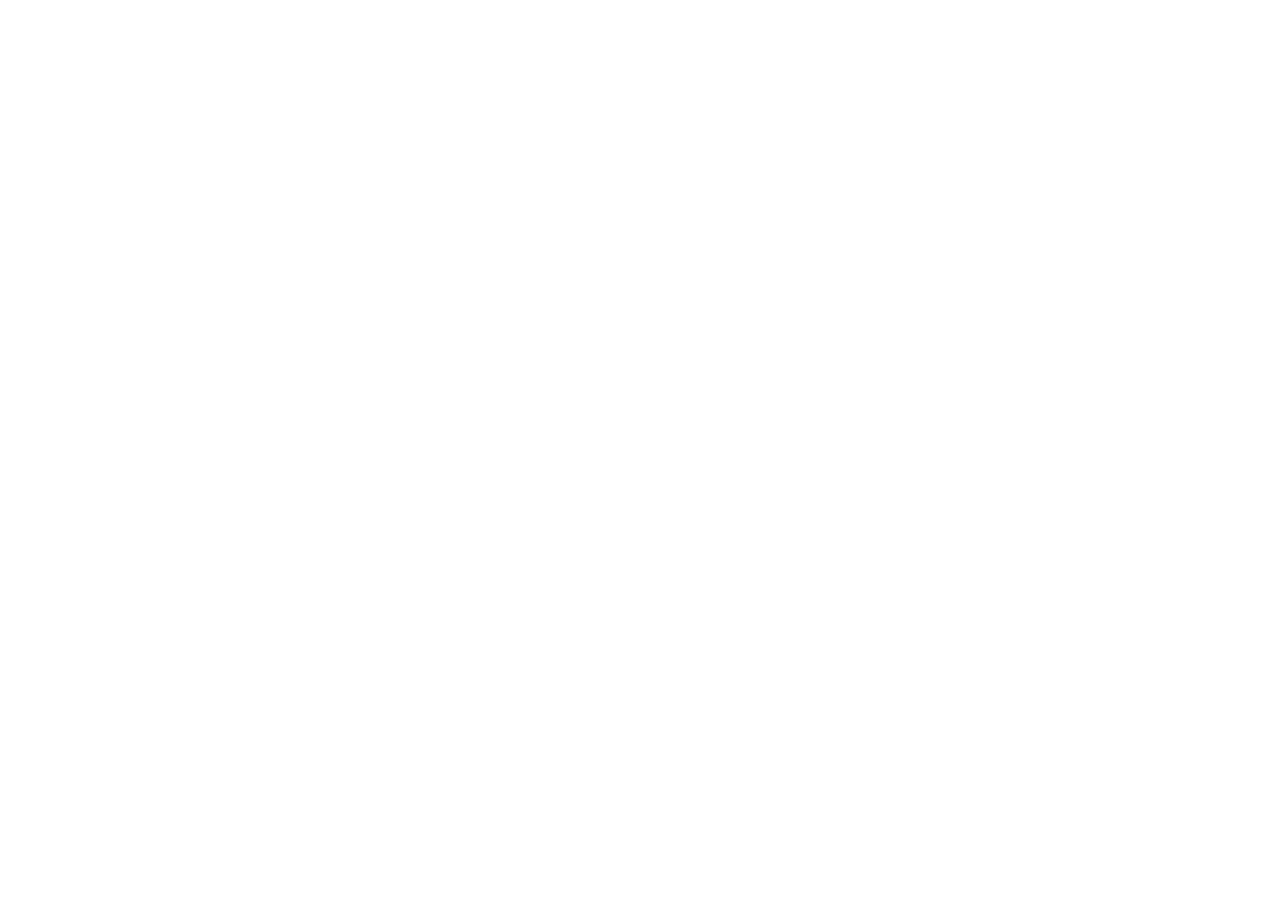
==== Login Page/index.html @ 2e7793e6 "feat: :sparkles: initial-setup-for-login-page" ====
<!DOCTYPE html>
<html lang="en">
  <head>
    <meta charset="UTF-8" />
    <meta
      name="description"
      content="Access your account securely. Enter your credentials to log in and enjoy our services. Don't have an account? Sign up today"
    />
    <meta name="robots" content="index" />
    <meta http-equiv="content-language" content="en-us" />
    <meta name="viewport" content="width=device-width, initial-scale=1.0" />
    <meta name="author" content="MOHI UDDIN AKBAR" />
    <link rel="stylesheet" type="text/css" href="styles.css" />
    <title>Login page</title>
  </head>
  <body></body>
</html>
---- Login Page/styles.css ----
* {
  box-sizing: border-box;
  margin: 0;
  padding: 0;
}
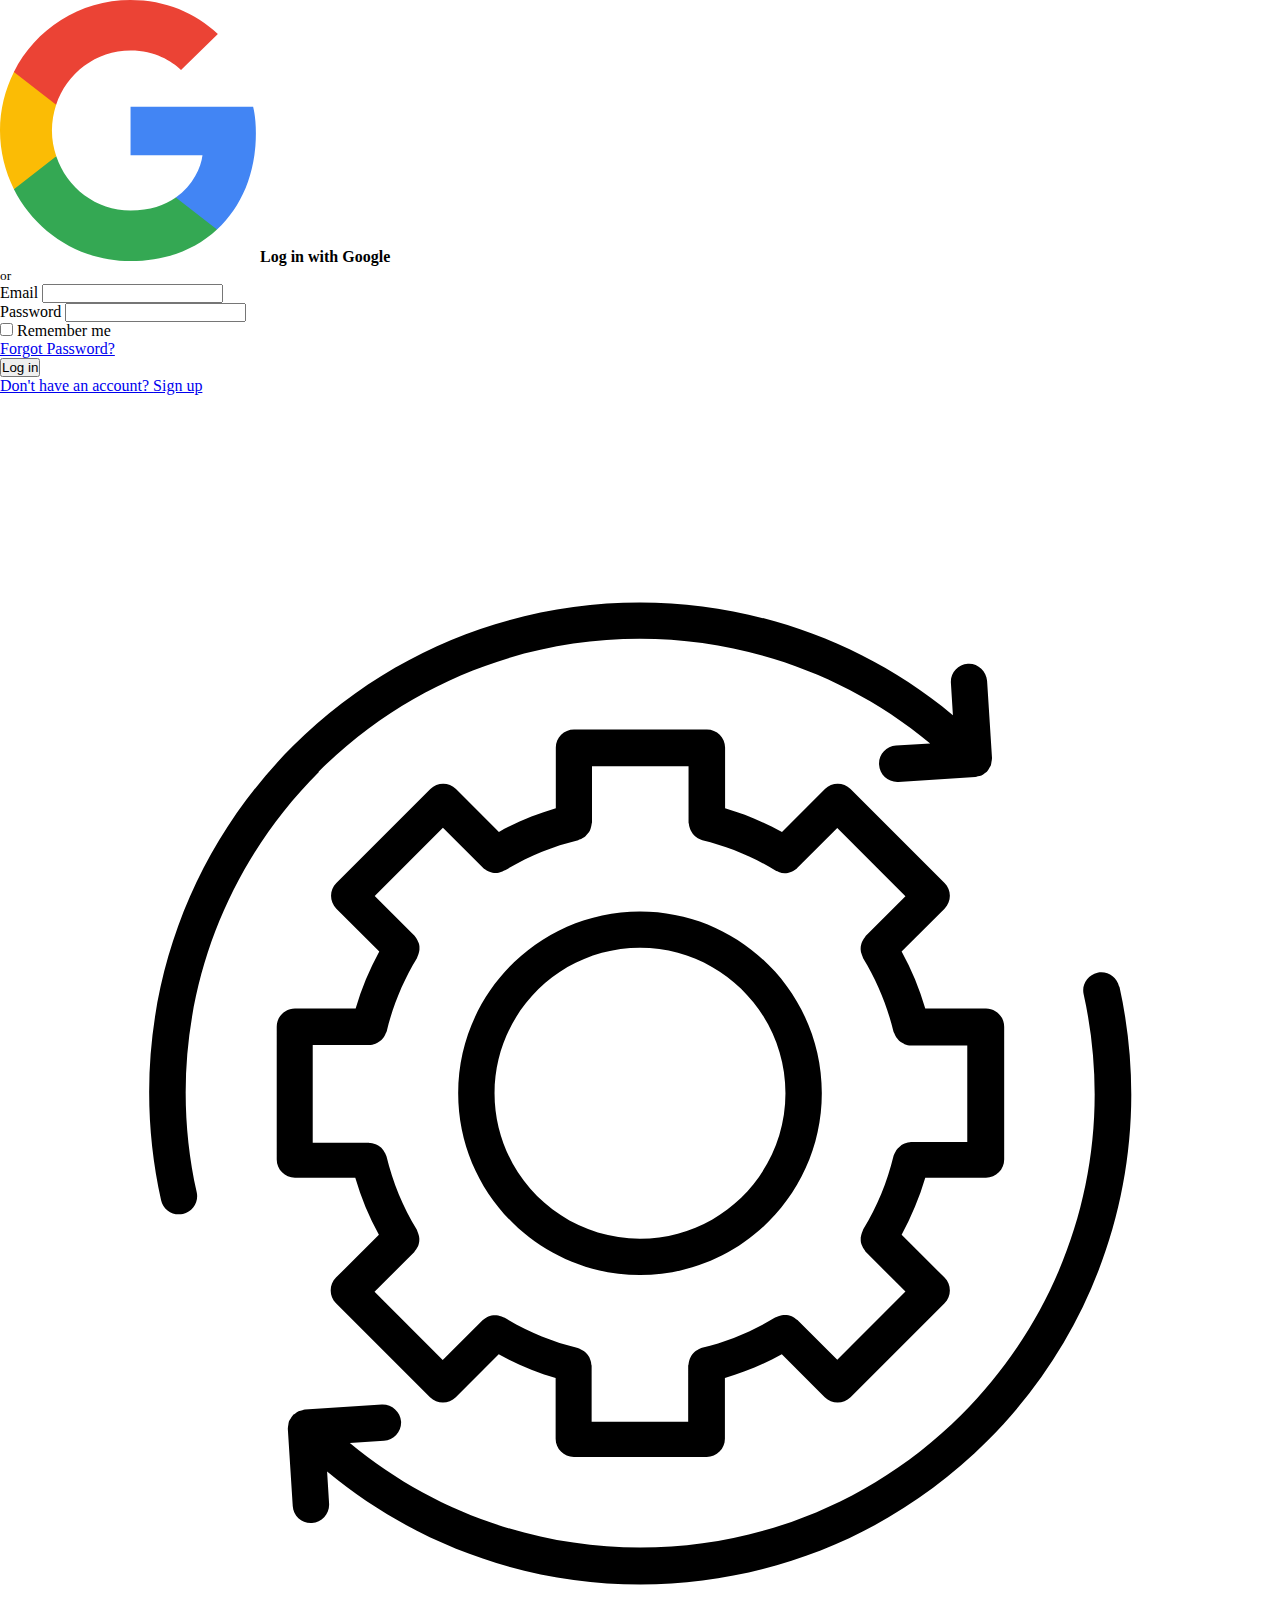
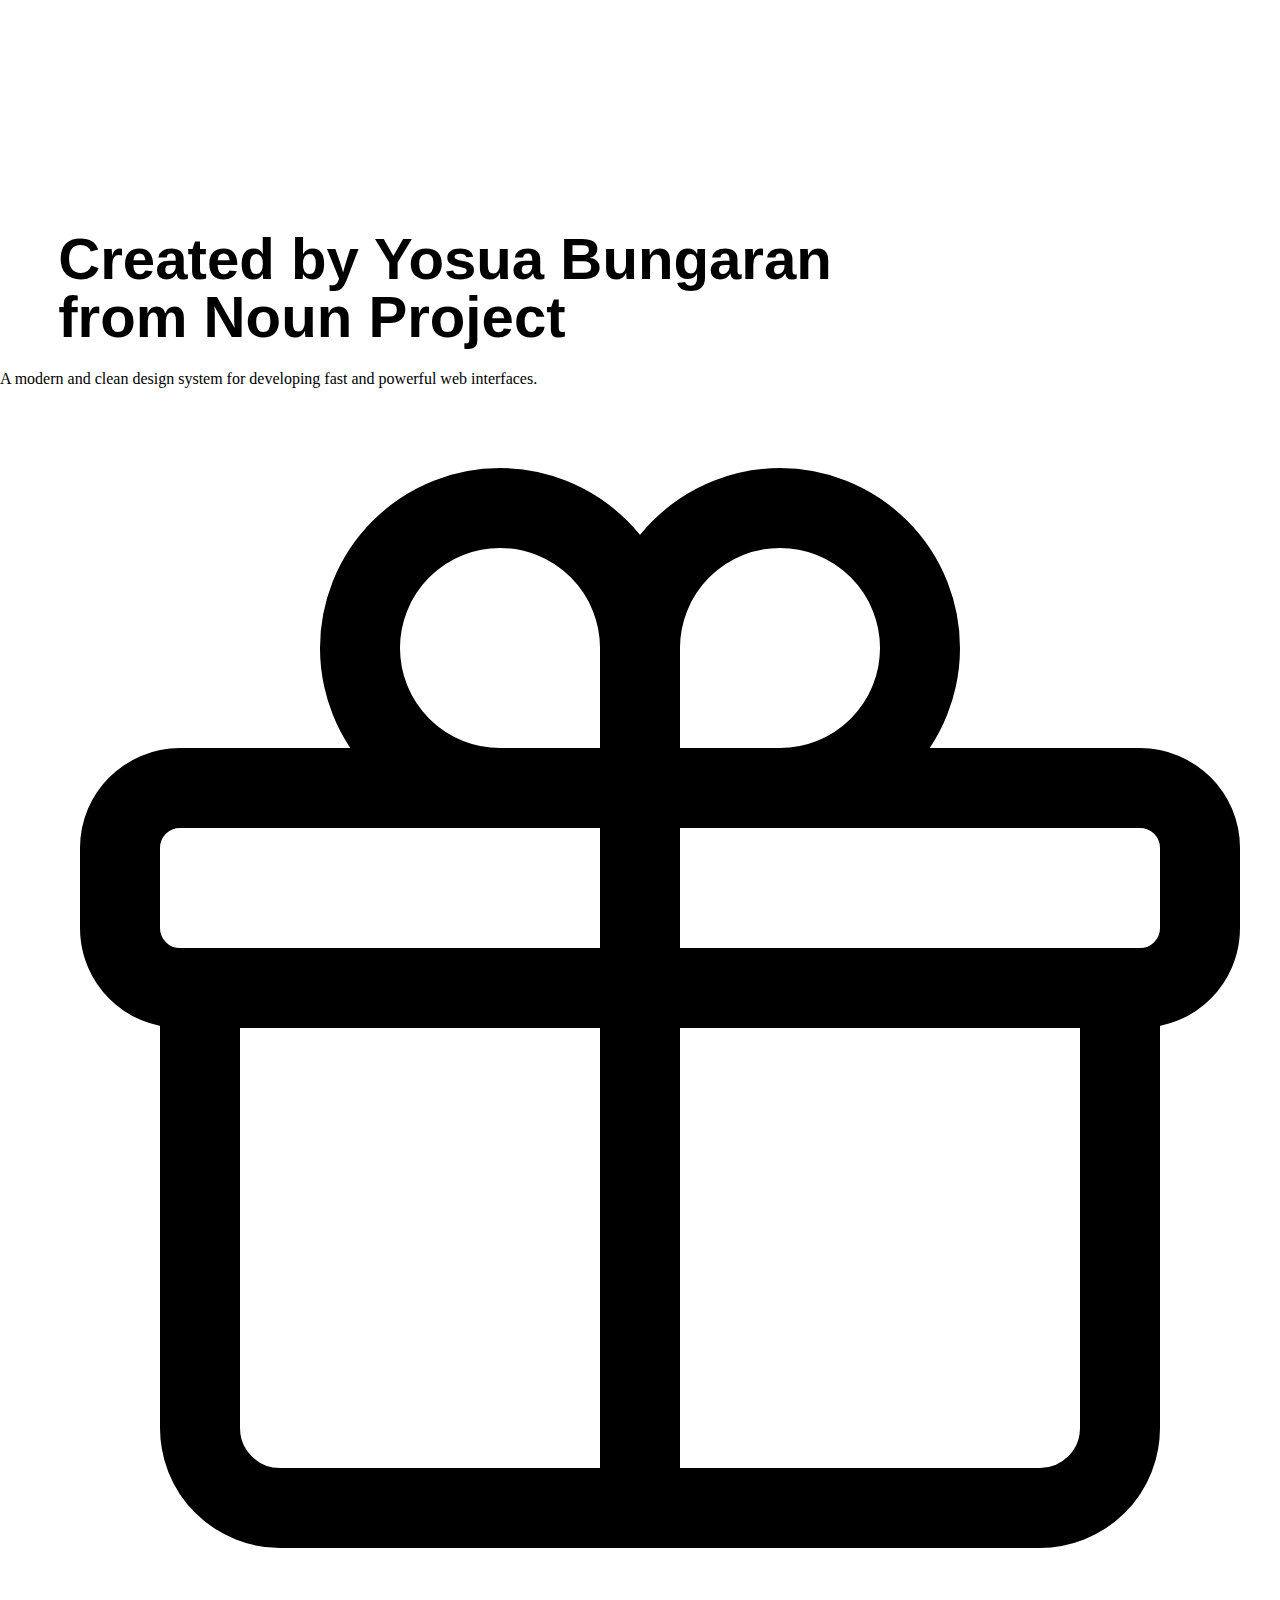
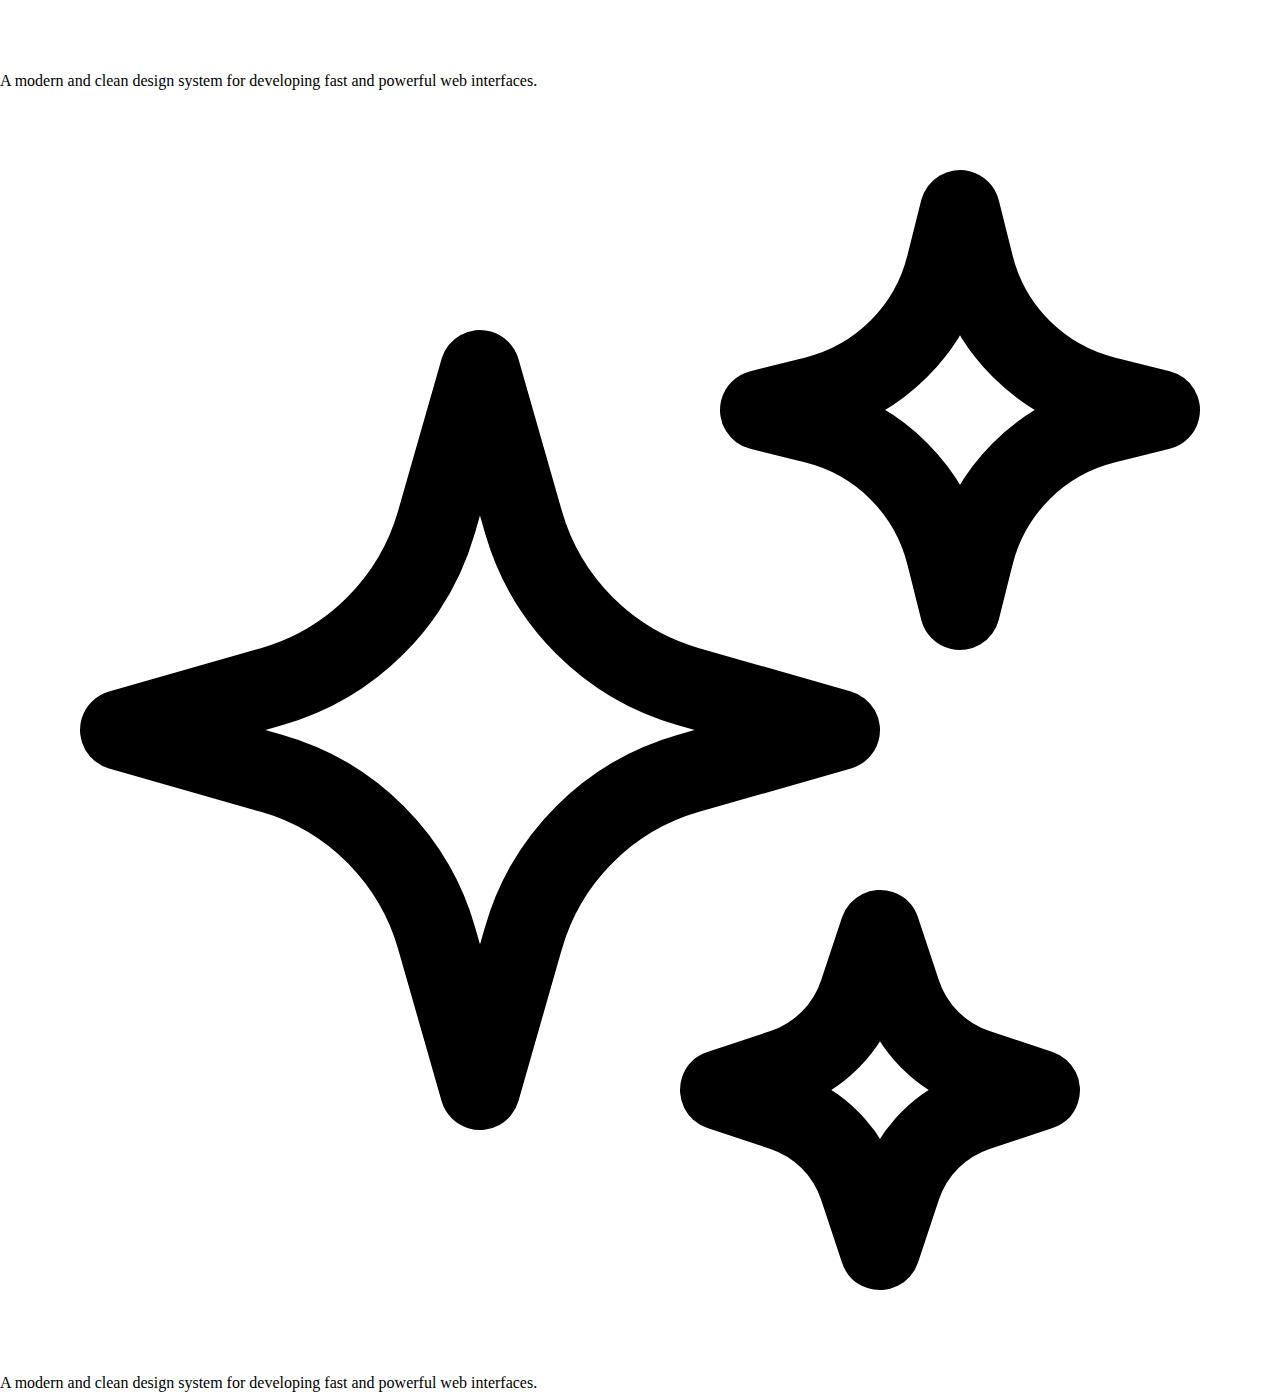
==== commit e022bd33: "feat: html-for-login-page" ====
--- a/Login Page/index.html
+++ b/Login Page/index.html
@@ -6,12 +6,91 @@
       name="description"
       content="Access your account securely. Enter your credentials to log in and enjoy our services. Don't have an account? Sign up today"
     />
-    <meta name="robots" content="index" />
+    <meta name="robots" content="noindex, nofollow" />
     <meta http-equiv="content-language" content="en-us" />
     <meta name="viewport" content="width=device-width, initial-scale=1.0" />
     <meta name="author" content="MOHI UDDIN AKBAR" />
+    <link
+      rel="apple-touch-icon"
+      sizes="180x180"
+      href="/favicon_package_v0.16/apple-touch-icon.png"
+    />
+    <link
+      rel="icon"
+      type="image/png"
+      sizes="32x32"
+      href="/favicon_package_v0.16/favicon-32x32.png"
+    />
+    <link
+      rel="icon"
+      type="image/png"
+      sizes="16x16"
+      href="/favicon_package_v0.16/favicon-16x16.png"
+    />
+    <link rel="manifest" href="/favicon_package_v0.16/site.webmanifest" />
+    <link
+      rel="mask-icon"
+      href="/favicon_package_v0.16/safari-pinned-tab.svg"
+      color="#5bbad5"
+    />
+    <meta name="msapplication-TileColor" content="#da532c" />
+    <meta name="theme-color" content="#ffffff" />
     <link rel="stylesheet" type="text/css" href="styles.css" />
     <title>Login page</title>
   </head>
-  <body></body>
+  <body>
+    <main>
+      <section class="form-section">
+        <form>
+          <div class="login-with-google">
+            <img src="./Icons/google.svg" alt="Google Icon" />
+            <strong>Log in with Google</strong>
+          </div>
+          <small>or</small>
+          <div class="login-with-email-password">
+            <div class="email">
+              <label for="email">Email</label>
+              <input type="text" id="email" required />
+            </div>
+            <div class="password">
+              <label for="password">Password</label>
+              <input type="text" id="password" required />
+            </div>
+          </div>
+          <div class="additional-info">
+            <div class="reminder">
+              <input type="checkbox" id="remember" aria-label="Remember me" />
+              <label for="remember">Remember me</label>
+            </div>
+            <a href="#">Forgot Password?</a>
+          </div>
+          <button type="submit">Log in</button>
+        </form>
+        <a href="#">Don't have an account? <span>Sign up</span></a>
+      </section>
+      <section class="web-information">
+        <div class="development">
+          <img src="./Icons/development.svg" alt="Development features" />
+          <p>
+            A modern and clean design system for developing fast and powerful
+            web interfaces.
+          </p>
+        </div>
+        <div class="feature">
+          <img src="./Icons/feature.svg" alt="Additional features" />
+          <p>
+            A modern and clean design system for developing fast and powerful
+            web interfaces.
+          </p>
+        </div>
+        <div class="update">
+          <img src="./Icons/update.svg" alt="Updates" />
+          <p>
+            A modern and clean design system for developing fast and powerful
+            web interfaces.
+          </p>
+        </div>
+      </section>
+    </main>
+  </body>
 </html>
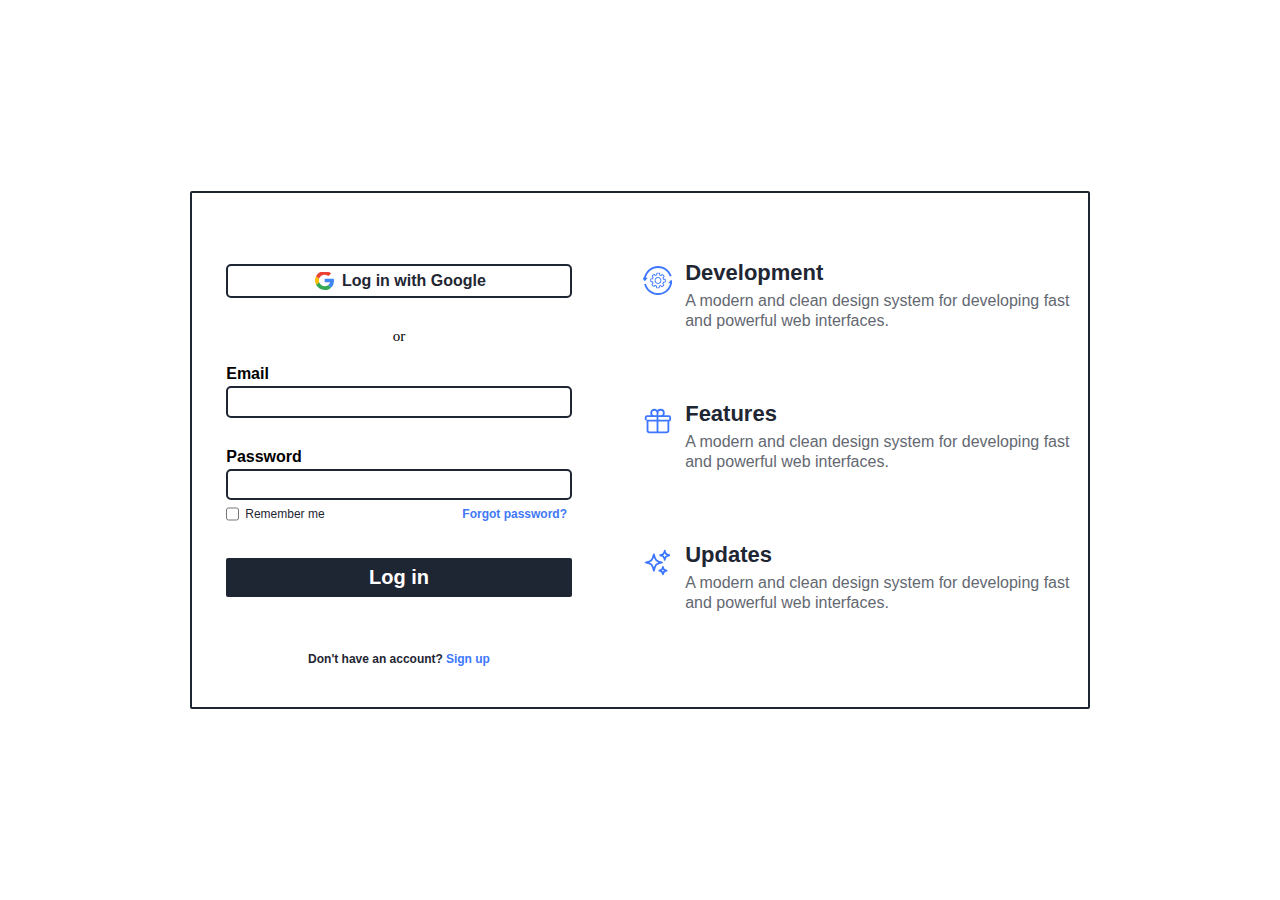
==== commit 1d46ae2c: "style: Implemented basic CSS structure for the application" ====
--- a/Login Page/index.html
+++ b/Login Page/index.html
@@ -36,6 +36,10 @@
     <meta name="msapplication-TileColor" content="#da532c" />
     <meta name="theme-color" content="#ffffff" />
     <link rel="stylesheet" type="text/css" href="styles.css" />
+    <link
+      href="https://api.fontshare.com/v2/css?f[]=satoshi@1&display=swap"
+      rel="stylesheet"
+    />
     <title>Login page</title>
   </head>
   <body>
@@ -62,7 +66,7 @@
               <input type="checkbox" id="remember" aria-label="Remember me" />
               <label for="remember">Remember me</label>
             </div>
-            <a href="#">Forgot Password?</a>
+            <a href="#">Forgot password?</a>
           </div>
           <button type="submit">Log in</button>
         </form>
@@ -71,24 +75,33 @@
       <section class="web-information">
         <div class="development">
           <img src="./Icons/development.svg" alt="Development features" />
-          <p>
-            A modern and clean design system for developing fast and powerful
-            web interfaces.
-          </p>
+          <div>
+            <h2>Development</h2>
+            <p>
+              A modern and clean design system for developing fast and powerful
+              web interfaces.
+            </p>
+          </div>
         </div>
         <div class="feature">
           <img src="./Icons/feature.svg" alt="Additional features" />
-          <p>
-            A modern and clean design system for developing fast and powerful
-            web interfaces.
-          </p>
+          <div>
+            <h2>Features</h2>
+            <p>
+              A modern and clean design system for developing fast and powerful
+              web interfaces.
+            </p>
+          </div>
         </div>
         <div class="update">
           <img src="./Icons/update.svg" alt="Updates" />
-          <p>
-            A modern and clean design system for developing fast and powerful
-            web interfaces.
-          </p>
+          <div>
+            <h2>Updates</h2>
+            <p>
+              A modern and clean design system for developing fast and powerful
+              web interfaces.
+            </p>
+          </div>
         </div>
       </section>
     </main>
--- a/Login Page/styles.css
+++ b/Login Page/styles.css
@@ -1,5 +1,274 @@
+:root {
+  --bg-color: white;
+  --primary-color: #1f2633;
+  --secondary-color: rgb(34, 34, 236);
+  --icon-color: rgb(65, 65, 232);
+}
+
 * {
   box-sizing: border-box;
   margin: 0;
   padding: 0;
 }
+
+body {
+  max-width: 1200px;
+  height: 100dvh;
+  background-color: var(--bg-color);
+  display: grid;
+  place-items: center;
+  margin: 0 auto;
+}
+
+body main {
+  width: 75%;
+  display: flex;
+  flex-direction: row;
+  flex-wrap: nowrap;
+  justify-content: center;
+  align-items: center;
+  padding: 0.5rem;
+  border-radius: 2px;
+  column-gap: 50px;
+  padding: 1rem;
+  border: 2px solid var(--primary-color);
+}
+
+body main .form-section {
+  flex-basis: 40%;
+  margin: 0 auto;
+}
+
+body main .form-section form {
+  width: 100%;
+  display: flex;
+  justify-content: center;
+  flex-direction: column;
+  align-items: center;
+  margin-top: 50px;
+}
+
+body main .form-section form .login-with-google {
+  width: 100%;
+  margin: 5px auto;
+  border: 2px solid var(--primary-color);
+  border-radius: 5px;
+  padding: 0.18rem;
+  display: flex;
+  flex-direction: row;
+  justify-content: center;
+  align-items: center;
+  cursor: pointer;
+}
+
+body main .form-section form .login-with-google > img {
+  place-self: end;
+  width: 25px;
+  height: 25px;
+  object-fit: cover;
+  padding: 0.2rem;
+}
+
+body main .form-section form .login-with-google > strong {
+  text-align: start;
+  display: grid;
+  align-items: center;
+  padding-left: 0.3rem;
+  font-family: "Satoshi", sans-serif;
+  color: var(--primary-color);
+}
+
+body main .form-section form small {
+  font-size: 15px;
+  text-align: center;
+  padding: 0.3rem;
+  margin: 5px auto;
+  margin-top: 20px;
+}
+
+body main .form-section form .login-with-email-password {
+  display: grid;
+  width: 100%;
+  row-gap: 20px;
+  align-content: center;
+}
+
+body main .form-section form .login-with-email-password div {
+  display: flex;
+  flex-direction: column;
+  flex-wrap: nowrap;
+}
+body main .form-section form .login-with-email-password div label {
+  margin-top: 10px;
+  margin-bottom: 3px;
+  font-family: "Satoshi", sans-serif;
+  font-weight: bold;
+}
+
+body main .form-section form .login-with-email-password div input[type="text"] {
+  outline: none;
+  font-family: "Satoshi", sans-serif;
+  font-weight: 500;
+  padding: 0.4rem;
+  border: 2px solid var(--primary-color);
+  border-radius: 5px;
+}
+
+body main .form-section form .additional-info {
+  width: 100%;
+  display: flex;
+  flex-direction: row;
+  align-items: center;
+  justify-content: space-between;
+  margin: 7px auto;
+  padding-right: 0.3rem;
+}
+
+body main .form-section form .additional-info .reminder {
+  display: grid;
+  grid-template-rows: 1fr;
+  grid-template-columns: 1fr 6fr;
+  justify-items: start;
+}
+
+body main .form-section form .additional-info .reminder label {
+  font-size: 12px;
+  font-family: "Satoshi", sans-serif;
+  font-weight: 500;
+  color: var(--primary-color);
+  margin-left: 5px;
+}
+
+body main .form-section form .additional-info .reminder #remember {
+  color: #1f2633;
+}
+
+body main .form-section form .additional-info a {
+  font-size: 12px;
+  font-family: "Satoshi", sans-serif;
+  font-weight: bolder;
+  color: #4278f6;
+  text-decoration: none;
+  cursor: pointer;
+}
+
+body main .form-section form button {
+  padding: 0.5rem 0.3rem;
+  width: 100%;
+  font-size: 20px;
+  font-family: "Satoshi", sans-serif;
+  font-weight: bolder;
+  border-radius: 2px;
+  background-color: var(--primary-color);
+  color: white;
+  border: none;
+  margin-top: 30px;
+  cursor: pointer;
+}
+
+body main .form-section form + a {
+  display: flex;
+  justify-content: center;
+  margin-top: 30px;
+  font-size: 12px;
+  font-family: "Satoshi", sans-serif;
+  font-weight: 600;
+  width: 100%;
+  text-decoration: none;
+  color: var(--primary-color);
+  margin-top: 55px;
+  margin-bottom: 25px;
+}
+
+body main .form-section form + a > span {
+  margin-left: 3px;
+  color: #3d77ff;
+}
+
+main .web-information {
+  flex-basis: 50%;
+  display: none;
+  place-items: center;
+  row-gap: 70px;
+  margin-top: -27px;
+}
+
+main .web-information :where(.development, .feature, .update) {
+  display: flex;
+  flex-direction: row;
+  justify-content: flex-start;
+  align-items: center;
+}
+
+main .web-information :where(.development, .feature, .update) img {
+  width: 35px;
+  height: 35px;
+  object-fit: cover;
+  padding: 0.2rem;
+  color: #3d77ff;
+  align-self: flex-start;
+  margin-top: 3px;
+  margin-right: 5px;
+}
+main .web-information :where(.development, .feature, .update) div {
+  margin-left: 2px;
+  display: flex;
+  flex-direction: column;
+  flex-wrap: nowrap;
+}
+main .web-information :where(.development, .feature, .update) div > h2 {
+  color: var(--primary-color);
+  font-size: 22px;
+  padding: 0;
+  margin: 0;
+  width: fit-content;
+  font-family: "Satoshi", sans-serif;
+  padding-left: 0.2rem;
+  margin-bottom: 5px;
+}
+
+main .web-information :where(.development, .feature, .update) div > p {
+  line-height: 20px;
+  font-family: "Satoshi", sans-serif;
+  color: #636871;
+  text-align: left;
+  font-weight: 500;
+  padding-left: 0.2rem;
+}
+
+@media screen and (max-width: 1023px) {
+  body main {
+    width: 60%;
+  }
+  body main .form-section {
+    flex-basis: 45%;
+  }
+  main .web-information {
+    display: none;
+  }
+}
+
+@media screen and (max-width: 767px) {
+  body main {
+    width: 60%;
+  }
+  body main .form-section {
+    flex-basis: 85%;
+    padding: 1rem;
+  }
+}
+
+@media screen and (max-width: 600px) {
+  body main {
+    width: 90%;
+  }
+  body main .form-section {
+    flex-basis: 100%;
+  }
+}
+
+@media screen and (min-width: 1024px) {
+  main .web-information {
+    display: grid;
+  }
+}
